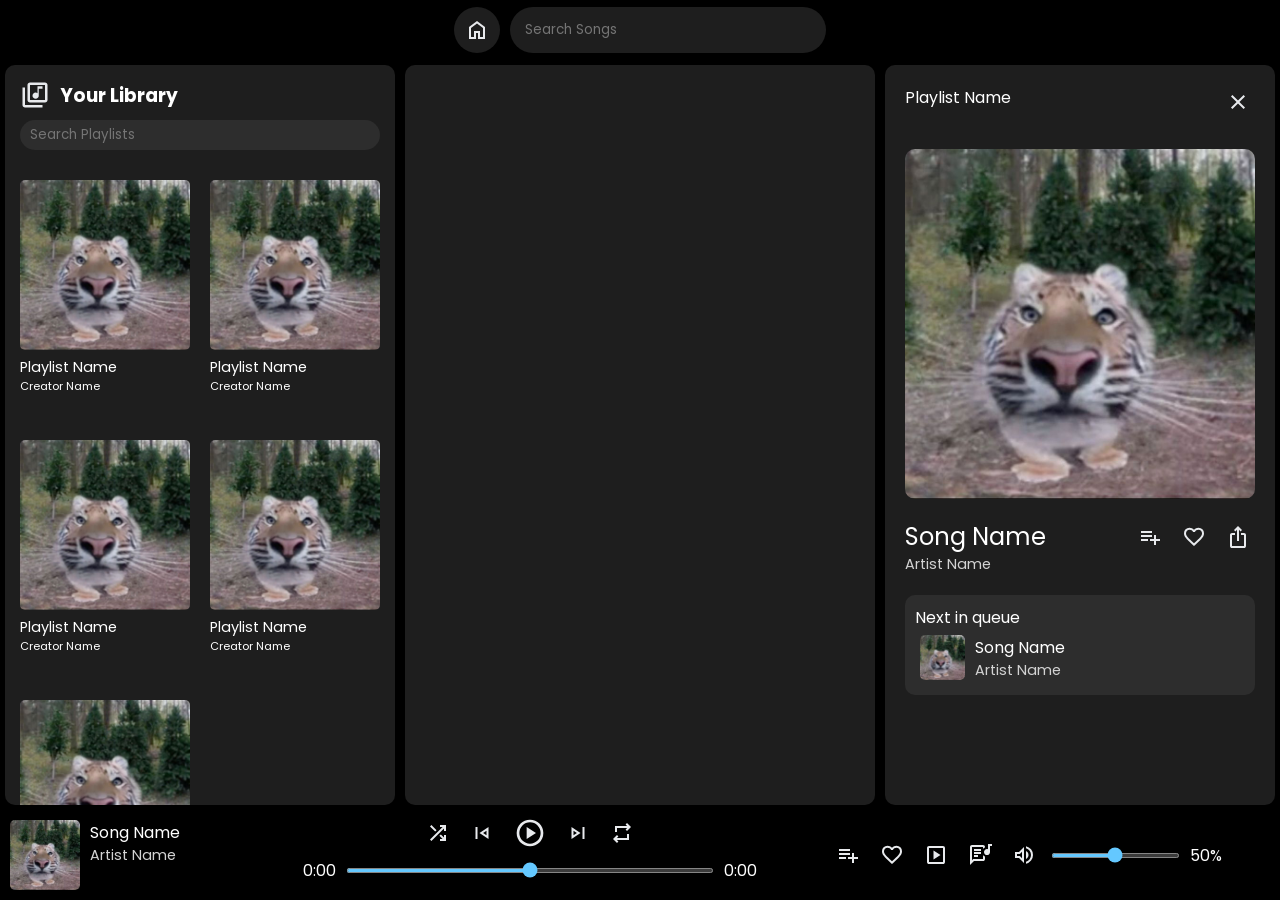
==== Music Player/index.html @ 8ffe6135 "added existing projects" ====
<!DOCTYPE html>
<html lang="en">
<head>
	<meta charset="UTF-8">
	<meta name="viewport" content="width=device-width, initial-scale=1.0">
	<title>Spotify</title>

	<link rel="stylesheet" href="styles.css">
	<script src="app.js" defer></script>
</head>
<body>
	<!-- sidebar -->

	<div id="sidebar">
		<div id="sidebar-heading">
			<svg xmlns="http://www.w3.org/2000/svg" height="30px" viewBox="0 -960 960 960" width="30px" fill="#e8eaed"><path d="M500-360q42 0 71-29t29-71v-220h120v-80H560v220q-13-10-28-15t-32-5q-42 0-71 29t-29 71q0 42 29 71t71 29ZM320-240q-33 0-56.5-23.5T240-320v-480q0-33 23.5-56.5T320-880h480q33 0 56.5 23.5T880-800v480q0 33-23.5 56.5T800-240H320Zm0-80h480v-480H320v480ZM160-80q-33 0-56.5-23.5T80-160v-560h80v560h560v80H160Zm160-720v480-480Z"/></svg>

			<h3>Your Library</h3>
			
			<input id="playlist-search" type="text" placeholder="Search Playlists">
		</div>

		<div id="playlists">
			<div class="playlist">
				<img src="Images/cover.jpg" alt="">
	
				<p class="playlist-name">Playlist Name</p>
				<p class="creator-name">Creator Name</p>
			</div>

			<div class="playlist">
				<img src="Images/cover.jpg" alt="">
	
				<p class="playlist-name">Playlist Name</p>
				<p class="creator-name">Creator Name</p>
			</div>
			
			<div class="playlist">
				<img src="Images/cover.jpg" alt="">
	
				<p class="playlist-name">Playlist Name</p>
				<p class="creator-name">Creator Name</p>
			</div>

			<div class="playlist">
				<img src="Images/cover.jpg" alt="">
	
				<p class="playlist-name">Playlist Name</p>
				<p class="creator-name">Creator Name</p>
			</div>

			<div class="playlist">
				<img src="Images/cover.jpg" alt="">
	
				<p class="playlist-name">Playlist Name</p>
				<p class="creator-name">Creator Name</p>
			</div>
		</div>
	</div>
	
	<!-- header -->

	<header>
		<a id="home" href="index.html">
			<svg xmlns="http://www.w3.org/2000/svg" height="24px" viewBox="0 -960 960 960" width="24px" fill="#e8eaed"><path d="M240-200h120v-240h240v240h120v-360L480-740 240-560v360Zm-80 80v-480l320-240 320 240v480H520v-240h-80v240H160Zm320-350Z"/></svg>
		</a>

		<input id="song-search" type="text" placeholder="Search Songs" autocomplete="off">
	</header>

	<!-- main -->

	<main>
		
	</main>

	<!-- playing -->

	<div id="now-playing">
		<div id="now-playing-info">
			<p class="playlist-name">Playlist Name</p>

			<button id="close-now-playing">
				<svg xmlns="http://www.w3.org/2000/svg" height="24px" viewBox="0 -960 960 960" width="24px" fill="#e8eaed"><path d="m256-200-56-56 224-224-224-224 56-56 224 224 224-224 56 56-224 224 224 224-56 56-224-224-224 224Z"/></svg>
			</button>
		</div>

		<img src="Images/cover.jpg" alt="Song Cover">

		<div id="song-info">
			<p class="song-name">Song Name</p>
			
			<button>
				<svg xmlns="http://www.w3.org/2000/svg" height="24px" viewBox="0 -960 960 960" width="24px" fill="#e8eaed"><path d="M120-320v-80h280v80H120Zm0-160v-80h440v80H120Zm0-160v-80h440v80H120Zm520 480v-160H480v-80h160v-160h80v160h160v80H720v160h-80Z"/></svg>
			</button>
			
			<button>
				<svg xmlns="http://www.w3.org/2000/svg" height="24px" viewBox="0 -960 960 960" width="24px" fill="#e8eaed"><path d="m480-120-58-52q-101-91-167-157T150-447.5Q111-500 95.5-544T80-634q0-94 63-157t157-63q52 0 99 22t81 62q34-40 81-62t99-22q94 0 157 63t63 157q0 46-15.5 90T810-447.5Q771-395 705-329T538-172l-58 52Zm0-108q96-86 158-147.5t98-107q36-45.5 50-81t14-70.5q0-60-40-100t-100-40q-47 0-87 26.5T518-680h-76q-15-41-55-67.5T300-774q-60 0-100 40t-40 100q0 35 14 70.5t50 81q36 45.5 98 107T480-228Zm0-273Z"/></svg>
			</button>
			
			<button>
				<svg xmlns="http://www.w3.org/2000/svg" height="24px" viewBox="0 -960 960 960" width="24px" fill="#e8eaed"><path d="M240-40q-33 0-56.5-23.5T160-120v-440q0-33 23.5-56.5T240-640h120v80H240v440h480v-440H600v-80h120q33 0 56.5 23.5T800-560v440q0 33-23.5 56.5T720-40H240Zm200-280v-447l-64 64-56-57 160-160 160 160-56 57-64-64v447h-80Z"/></svg>
			</button>

			<p class="artist-name">Artist Name</p>
		</div>

		<div id="queue">
			<p>Next in queue</p>

			<div>
				<img src="Images/cover.jpg" alt="Song Cover">

				<p class="song-name">Song Name</p>
				<p class="artist-name">Artist Name</p>
			</div>
		</div>
	</div>

	<!-- footer -->

	<footer>
		<!-- song info -->
		
		<div id="footer-left">
			<img src="Images/cover.jpg" alt="Song Cover">

			<p class="song-name">Song Name</p>
			<p class="artist-name">Artist Name</p>
		</div>

		<!-- media playing -->

		<div id="footer-middle">
			<!-- media buttons -->

			<div id="footer-middle-top">
				<button>
					<svg xmlns="http://www.w3.org/2000/svg" height="24px" viewBox="0 -960 960 960" width="24px" fill="#e8eaed"><path d="M560-160v-80h104L537-367l57-57 126 126v-102h80v240H560Zm-344 0-56-56 504-504H560v-80h240v240h-80v-104L216-160Zm151-377L160-744l56-56 207 207-56 56Z"/></svg>
				</button>

				<button id="skip-previous">
					<svg xmlns="http://www.w3.org/2000/svg" height="24px" viewBox="0 -960 960 960" width="24px" fill="#e8eaed"><path d="M220-240v-480h80v480h-80Zm520 0L380-480l360-240v480Zm-80-240Zm0 90v-180l-136 90 136 90Z"/></svg>
				</button>

				<button id="play-pause">
					<svg xmlns="http://www.w3.org/2000/svg" height="32px" viewBox="0 -960 960 960" width="32px" fill="#e8eaed"><path d="m380-300 280-180-280-180v360ZM480-80q-83 0-156-31.5T197-197q-54-54-85.5-127T80-480q0-83 31.5-156T197-763q54-54 127-85.5T480-880q83 0 156 31.5T763-763q54 54 85.5 127T880-480q0 83-31.5 156T763-197q-54 54-127 85.5T480-80Zm0-80q134 0 227-93t93-227q0-134-93-227t-227-93q-134 0-227 93t-93 227q0 134 93 227t227 93Zm0-320Z"/></svg>
				</button>
					
				<button id="skip-next">
					<svg xmlns="http://www.w3.org/2000/svg" height="24px" viewBox="0 -960 960 960" width="24px" fill="#e8eaed"><path d="M660-240v-480h80v480h-80Zm-440 0v-480l360 240-360 240Zm80-240Zm0 90 136-90-136-90v180Z"/></svg>
				</button>

				<button>
					<svg xmlns="http://www.w3.org/2000/svg" height="24px" viewBox="0 -960 960 960" width="24px" fill="#e8eaed"><path d="M280-80 120-240l160-160 56 58-62 62h406v-160h80v240H274l62 62-56 58Zm-80-440v-240h486l-62-62 56-58 160 160-160 160-56-58 62-62H280v160h-80Z"/></svg>
				</button>
			</div>

			<!-- time info -->

			<div id="footer-middle-bottom">
				<p id="time-remaing">0:00</p>

				<input id="time-slider" type="range" min="0" max="60" value="30">

				<p id="time-total">0:00</p>
			</div>
		</div>

		<!-- app control -->

		<div id="footer-right">
			<!-- add to playlist -->

			<button>
				<svg xmlns="http://www.w3.org/2000/svg" height="24px" viewBox="0 -960 960 960" width="24px" fill="#e8eaed"><path d="M120-320v-80h280v80H120Zm0-160v-80h440v80H120Zm0-160v-80h440v80H120Zm520 480v-160H480v-80h160v-160h80v160h160v80H720v160h-80Z"/></svg>
			</button>

			<!-- favorite -->
			
			<button>
				<svg xmlns="http://www.w3.org/2000/svg" height="24px" viewBox="0 -960 960 960" width="24px" fill="#e8eaed"><path d="m480-120-58-52q-101-91-167-157T150-447.5Q111-500 95.5-544T80-634q0-94 63-157t157-63q52 0 99 22t81 62q34-40 81-62t99-22q94 0 157 63t63 157q0 46-15.5 90T810-447.5Q771-395 705-329T538-172l-58 52Zm0-108q96-86 158-147.5t98-107q36-45.5 50-81t14-70.5q0-60-40-100t-100-40q-47 0-87 26.5T518-680h-76q-15-41-55-67.5T300-774q-60 0-100 40t-40 100q0 35 14 70.5t50 81q36 45.5 98 107T480-228Zm0-273Z"/></svg>
			</button>

			<!-- now playing -->
			
			<button id="now-playing-button">
				<svg xmlns="http://www.w3.org/2000/svg" height="24px" viewBox="0 -960 960 960" width="24px" fill="#e8eaed"><path d="m380-300 280-180-280-180v360ZM200-120q-33 0-56.5-23.5T120-200v-560q0-33 23.5-56.5T200-840h560q33 0 56.5 23.5T840-760v560q0 33-23.5 56.5T760-120H200Zm0-80h560v-560H200v560Zm0-560v560-560Z"/></svg>
			</button>

			<!-- lyrics -->

			<button>
				<svg xmlns="http://www.w3.org/2000/svg" height="24px" viewBox="0 -960 960 960" width="24px" fill="#e8eaed"><path d="M80-80v-720q0-33 23.5-56.5T160-880h440q33 0 56.5 23.5T680-800v17q-24 11-44 27t-36 36v-80H160v527l47-47h393v-160q16 20 36 36t44 27v97q0 33-23.5 56.5T600-240H240L80-80Zm160-320h160v-80H240v80Zm520-80q-50 0-85-35t-35-85q0-50 35-85t85-35q11 0 21 2t19 5v-207h160v80h-80v240q0 50-35 85t-85 35Zm-520-40h280v-80H240v80Zm0-120h280v-80H240v80Zm-80 320v-480 480Z"/></svg>
			</button>

			<!-- volume -->

			<button id="volume-button">
				<svg id="volume-muted-icon" xmlns="http://www.w3.org/2000/svg" height="24px" viewBox="0 -960 960 960" width="24px" fill="#e8eaed"><path d="M792-56 671-177q-25 16-53 27.5T560-131v-82q14-5 27.5-10t25.5-12L480-368v208L280-360H120v-240h128L56-792l56-56 736 736-56 56Zm-8-232-58-58q17-31 25.5-65t8.5-70q0-94-55-168T560-749v-82q124 28 202 125.5T840-481q0 53-14.5 102T784-288ZM650-422l-90-90v-130q47 22 73.5 66t26.5 96q0 15-2.5 29.5T650-422ZM480-592 376-696l104-104v208Zm-80 238v-94l-72-72H200v80h114l86 86Zm-36-130Z"/></svg>
				
				<svg id="volume-normal-icon" xmlns="http://www.w3.org/2000/svg" height="24px" viewBox="0 -960 960 960" width="24px" fill="#e8eaed"><path d="M560-131v-82q90-26 145-100t55-168q0-94-55-168T560-749v-82q124 28 202 125.5T840-481q0 127-78 224.5T560-131ZM120-360v-240h160l200-200v640L280-360H120Zm440 40v-322q47 22 73.5 66t26.5 96q0 51-26.5 94.5T560-320ZM400-606l-86 86H200v80h114l86 86v-252ZM300-480Z"/></svg>
			</button>

			<input id="volume-slider" type="range" min="0" max="100" value="50">

			<p id="volume-number">50%</p>
		</div>
	</footer>
</body>
</html>
---- Music Player/styles.css ----
@import url('https://fonts.googleapis.com/css2?family=Poppins&display=swap');

/* variables */

:root {
	--background-color: rgb(0, 0, 0);
	--foreground-color: rgb(30, 30, 30);
	--detail-color: rgb(45, 45, 45);
	--attention-color: rgb(65, 65, 65);
	--accent-color: rgb(100, 200, 255);
}

/* initial properties */

* {
	box-sizing: border-box;
	font-family: Poppins;
	color: white;
	padding: 0;
	margin: 0; 
}

/* main container */

body {
	display: grid;
	grid-template-rows: 60px calc(100vh - 150px) 90px;
	grid-template-columns: 400px 1fr 400px;
	background-color: var(--background-color);

	height: 100vh;

	grid-template-areas: 
	"header header header"
	"sidebar main playing"
	"footer footer footer";
}

/* scrollbars */

::-webkit-scrollbar {
	width: 10px;
}

::-webkit-scrollbar-track {
	background: transparent;
}

::-webkit-scrollbar-thumb {
	background: #888;
	border-radius: 100vw;
}

::-webkit-scrollbar-thumb:hover {
	background: #555;
}

/* buttons */

button {
	background-color: transparent;
	border-radius: 10px;
	aspect-ratio: 1;
	border: none;
	padding: 5px;

	svg {
		vertical-align: middle;
	}
}

button:hover {
	backdrop-filter: invert(1);

	svg {
		fill: black;
	}
}

button:active {
	transform: scale(0.9);
}

/* disabled class for js */

.disabled {
	display: none;
}

/* header */

header {
	grid-area: header;

	display: flex;
	justify-content: center;
	align-items: center;
	padding: 7px;
	gap: 10px;

	/* search bar */

	> #song-search {
		width: 25%;
		height: 100%;

		padding: 15px;
		border-radius: 100vw;
		background-color: var(--foreground-color);
		outline: none;
		border: none;
	}

	/* home button */

	> #home {
		background-color: var(--foreground-color);
		height: 100%;
		aspect-ratio: 1;
		border-radius: 50%;
		
		> svg {
			display: block;
			margin: auto;
			height: 100%;
		}
	}
}

/* sidebar */

#sidebar {
	grid-area: sidebar;

	background-color: var(--foreground-color);
	margin: 5px;
	border-radius: 10px;

	display: flex;
	flex-direction: column;

	> #sidebar-heading {
		position: sticky;
		top: 0;
		padding: 15px;

		display: flex;
		align-items: center;
		flex-wrap: wrap;
		gap: 10px;

		> #playlist-search {
			border-radius: 100vw;
			background-color: var(--detail-color);
			border: none;
			outline: none;
			padding: 5px;
			padding-left: 10px;
			width: 100%;
		}
	}

	> #playlists {
		display: grid;
		grid-template-columns: 1fr 1fr;
		grid-auto-rows: min-content;
		padding: 5px;

		overflow-y: auto;

		/* playlist in library class */

		> .playlist {
			margin-bottom: 25px;
			border-radius: 5px;
			padding: 10px;

			.playlist-name {
				font-size: 0.9rem;
			}

			.creator-name {
				font-size: 0.7rem;
			}

			img {
				width: 100%;
				border-radius: 5px;
				aspect-ratio: 1;
				object-fit: cover;
			}
		}

		> .playlist:hover {
			background-color: var(--detail-color);
		}
	}
}

/* main */

main {
	grid-area: main;

	background-color: var(--foreground-color);
	margin: 5px;
	border-radius: 10px;
}

/* footer */

footer {
	grid-area: footer;

	display: grid;
	grid-template-columns: 2fr 3fr 2fr;
	grid-template-rows: 100%;

	overflow: hidden;

	/* song info */

	> #footer-left {
		padding: 10px;

		/* > .song-name {
			
		} */

		> .artist-name {
			font-size: 0.9rem;
			color: lightgray;
		}

		> img {
			height: 100%;
			border-radius: 5px;
			float: left;
			margin-right: 10px;
			aspect-ratio: 1;
			object-fit: cover;
		}
	}

	/* media info */

	> #footer-middle {
		display: grid;
		grid-template-rows: 1fr 1fr;

		/* media controls */

		> #footer-middle-top {
			display: flex;
			justify-content: center;
			align-items: center;
			gap: 10px;
		}

		/* time info */

		> #footer-middle-bottom {
			display: flex;
			justify-content: center;
			align-items: center;
			gap: 10px;
			padding-bottom: 15px;

			> #time-slider {
				width: 100%;
				height: 5px;
				accent-color: var(--accent-color);
			}
		}
	}

	/* app controls */

	> #footer-right {
		display: flex;
		justify-content: space-around;
		align-items: center;
		padding: 0 50px 0 74px;
		gap: 10px;

		> * {
			flex-grow: 0.1;
		}

		> #volume-slider {
			height: 5px;
			accent-color: var(--accent-color);
			flex-grow: 1;
		}

		/* prevent width jitter by setting to max possible size in chars */

		> #volume-number {
			width: 4ch;
		}
	}
}

/* playing */

#now-playing {
	grid-area: playing;

	background-color: var(--foreground-color);
	margin: 5px;
	border-radius: 10px;
	padding: 20px;

	overflow-y: auto;
	
	display: flex;
	flex-direction: column;
	gap: 20px;

	/* playlist name and close button */

	> #now-playing-info {
		display: flex;
		justify-content: flex-end;
		margin-bottom: 10px;

		> .playlist-name {
			margin-right: auto;
		}
	}

	/* song and artist name, song options */

	> #song-info {
		display: flex;
		justify-content: flex-end;
		flex-wrap: wrap;
		column-gap: 10px;

		> .song-name {
			margin-right: auto;
			font-size: 1.5rem;
		}

		> .artist-name {
			width: 100%;
			font-size: 0.9rem;
			color: lightgray;
		}
	}

	/* song cover */

	> img {
		width: 100%;
		border-radius: 10px;
	}

	/* next in queue */

	> #queue {
		background-color: var(--detail-color);
		height: 100px;
		border-radius: 10px;
		padding: 10px;

		> div {
			border-radius: 5px;
			padding: 5px;

			> .artist-name {
				font-size: 0.9rem;
				color: lightgray;
			}
	
			> img {
				height: calc(45px);
				border-radius: 5px;
				margin-right: 10px;
				float: left;
			}
		}

		> div:hover {
			background-color: var(--attention-color);
		}
	}
}
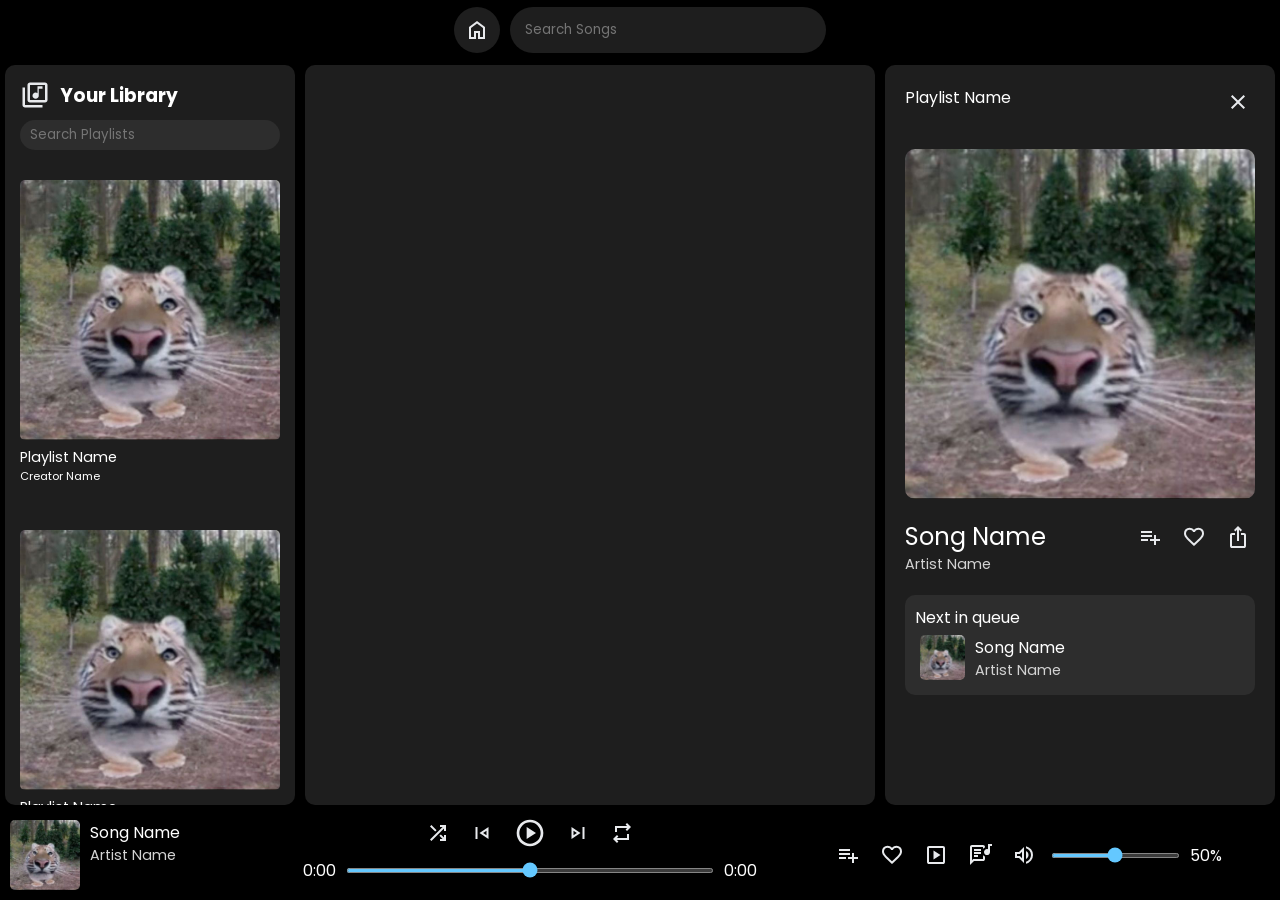
==== commit a42a226e: "added alts to images" ====
--- a/Music Player/index.html
+++ b/Music Player/index.html
@@ -22,35 +22,35 @@
 
 		<div id="playlists">
 			<div class="playlist">
-				<img src="Images/cover.jpg" alt="">
-	
-				<p class="playlist-name">Playlist Name</p>
-				<p class="creator-name">Creator Name</p>
-			</div>
-
-			<div class="playlist">
-				<img src="Images/cover.jpg" alt="">
-	
-				<p class="playlist-name">Playlist Name</p>
-				<p class="creator-name">Creator Name</p>
-			</div>
-			
-			<div class="playlist">
-				<img src="Images/cover.jpg" alt="">
-	
-				<p class="playlist-name">Playlist Name</p>
-				<p class="creator-name">Creator Name</p>
-			</div>
-
-			<div class="playlist">
-				<img src="Images/cover.jpg" alt="">
-	
-				<p class="playlist-name">Playlist Name</p>
-				<p class="creator-name">Creator Name</p>
-			</div>
-
-			<div class="playlist">
-				<img src="Images/cover.jpg" alt="">
+				<img src="Images/cover.jpg" alt="Song Cover">
+	
+				<p class="playlist-name">Playlist Name</p>
+				<p class="creator-name">Creator Name</p>
+			</div>
+
+			<div class="playlist">
+				<img src="Images/cover.jpg" alt="Song Cover">
+	
+				<p class="playlist-name">Playlist Name</p>
+				<p class="creator-name">Creator Name</p>
+			</div>
+			
+			<div class="playlist">
+				<img src="Images/cover.jpg" alt="Song Cover">
+	
+				<p class="playlist-name">Playlist Name</p>
+				<p class="creator-name">Creator Name</p>
+			</div>
+
+			<div class="playlist">
+				<img src="Images/cover.jpg" alt="Song Cover">
+	
+				<p class="playlist-name">Playlist Name</p>
+				<p class="creator-name">Creator Name</p>
+			</div>
+
+			<div class="playlist">
+				<img src="Images/cover.jpg" alt="Song Cover">
 	
 				<p class="playlist-name">Playlist Name</p>
 				<p class="creator-name">Creator Name</p>
--- a/Music Player/styles.css
+++ b/Music Player/styles.css
@@ -25,7 +25,7 @@
 body {
 	display: grid;
 	grid-template-rows: 60px calc(100vh - 150px) 90px;
-	grid-template-columns: 400px 1fr 400px;
+	grid-template-columns: minmax(300px, 1fr) 2fr 400px;
 	background-color: var(--background-color);
 
 	height: 100vh;
